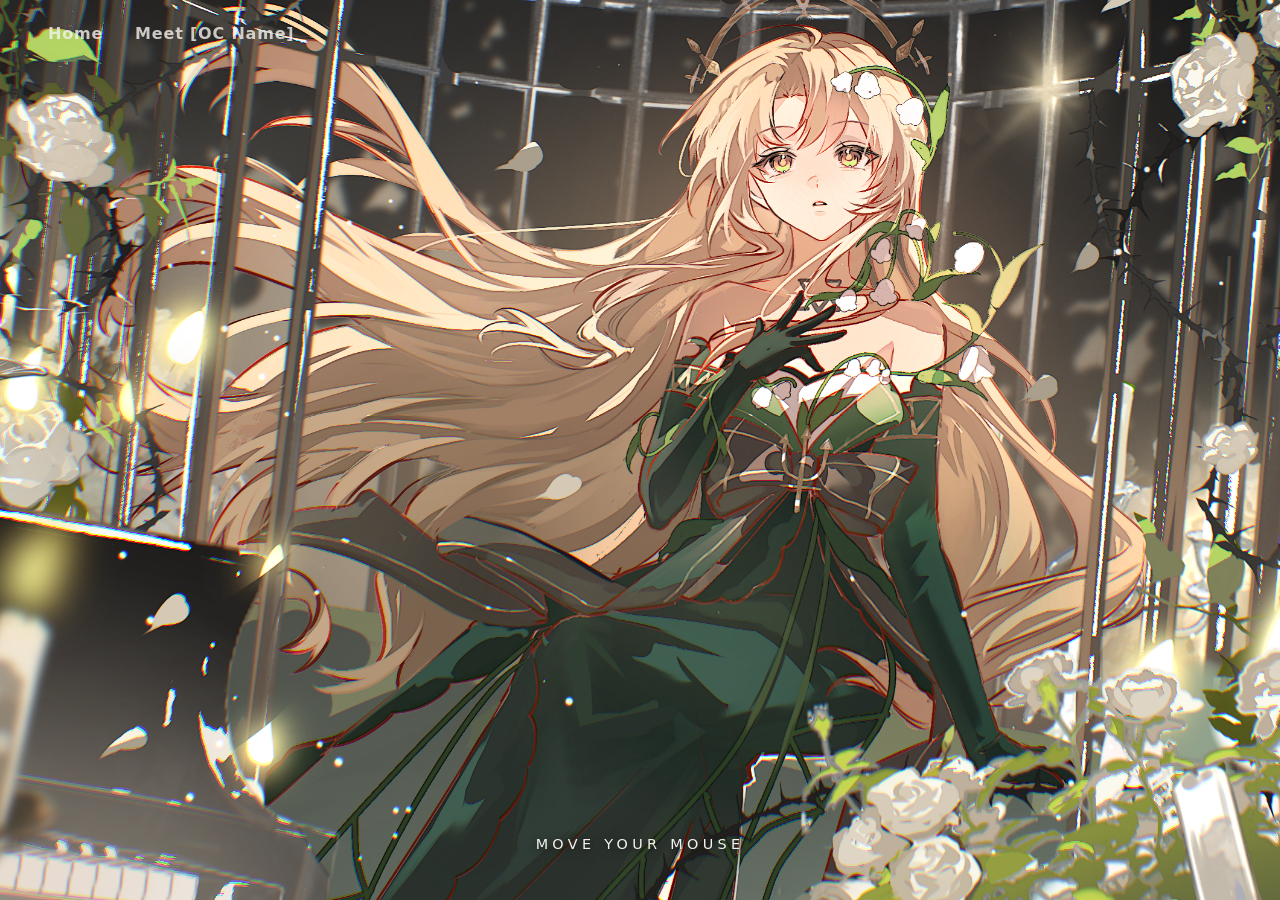
==== index.html @ 788fe8b6 "Add files via upload fixing some spelling bugs lol" ====
<!DOCTYPE html>
<html lang="en">
<head>
<meta charset="UTF-8">
<meta name="viewport" content="width=device-width, initial-scale=1.0">
<title>My OC</title>
<link rel="stylesheet" href="style.css">
</head>
<body>

<div class="loader" id="loader">
  <img class="loader-gif" src="images/Loading.gif" alt="Loading">
</div>

<nav>
  <a href="index.html">Home</a>
  <a href="oc.html">Meet [OC Name]</a>
</nav>

<section class="hero">
  <div class="parallax-wrap">
    <img src="images/main.png" alt="[OC Name]">
  </div>
  <div class="hero-title">Move your mouse</div>
</section>

<script src="script.js"></script>
</body>
</html>
---- style.css ----
:root {
  --bg: #0f0f14;
  --fg: #f4f2ee;
  --accent: #e8b7d4;
  --muted: #9a97a3;
}

* { box-sizing: border-box; }

body {
  margin: 0;
  background: var(--bg);
  color: var(--fg);
  font-family: 'Segoe UI', system-ui, sans-serif;
}

nav {
  display: flex;
  gap: 2rem;
  padding: 1.5rem 3rem;
  position: absolute;
  top: 0;
  left: 0;
  right: 0;
  z-index: 10;
}

nav a {
  color: var(--fg);
  text-decoration: none;
  font-weight: 600;
  letter-spacing: 0.05em;
  opacity: 0.8;
  transition: opacity 0.2s;
}

nav a:hover { opacity: 1; color: var(--accent); }

.loader {
  position: fixed;
  inset: 0;
  background: rgba(0, 0, 0, 0.75); /* transparent black: lower the last number for more see-through */
  display: flex;
  align-items: center;
  justify-content: center;
  z-index: 100;
  transition: opacity 0.6s ease, visibility 0.6s ease;
}

.loader.hidden {
  opacity: 0;
  visibility: hidden;
  pointer-events: none;
}

.loader-gif {
  width: 120px;   /* adjust to fit your gif */
  height: auto;
}

/* ---- Hero / index page ---- */
.hero {
  height: 100vh;
  width: 100vw;
  overflow: hidden;
  position: relative;
}

.parallax-wrap {
  position: absolute;
  inset: 0;
}

.parallax-wrap img {
  position: absolute;
  top: 50%;
  left: 50%;
  width: 110%;
  height: 110%;
  object-fit: cover;
  object-position: 50% 20%; /* shift focus down toward the lower part of the image */
  transform: translate(-50%, -50%);
  will-change: transform;
  transition: transform 0.15s ease-out;
}

.hero-title {
  position: absolute;
  bottom: 3rem;
  text-align: center;
  width: 100%;
  color: var(--fg);
  font-size: 0.9rem;
  letter-spacing: 0.3em;
  text-transform: uppercase;
  text-shadow: 0 2px 10px rgba(0,0,0,0.7);
  z-index: 1;
  pointer-events: none;
}

/* ---- Intro page ---- */
.intro {
  max-width: 800px;
  margin: 0 auto;
  padding: 8rem 2rem 4rem;
}

.intro h1 {
  font-size: 2.5rem;
  color: var(--accent);
  margin-bottom: 0.25rem;
}

.intro .subtitle {
  color: var(--muted);
  margin-bottom: 2rem;
}

.intro img {
  width: 100%;
  max-width: 320px;
  border-radius: 12px;
  float: right;
  margin: 0 0 1rem 2rem;
}

.intro p {
  line-height: 1.7;
}

.intro dl {
  margin-top: 2rem;
}

.intro dt {
  color: var(--accent);
  font-weight: 600;
  margin-top: 1rem;
}

.intro dd {
  margin: 0;
  color: var(--fg);
}
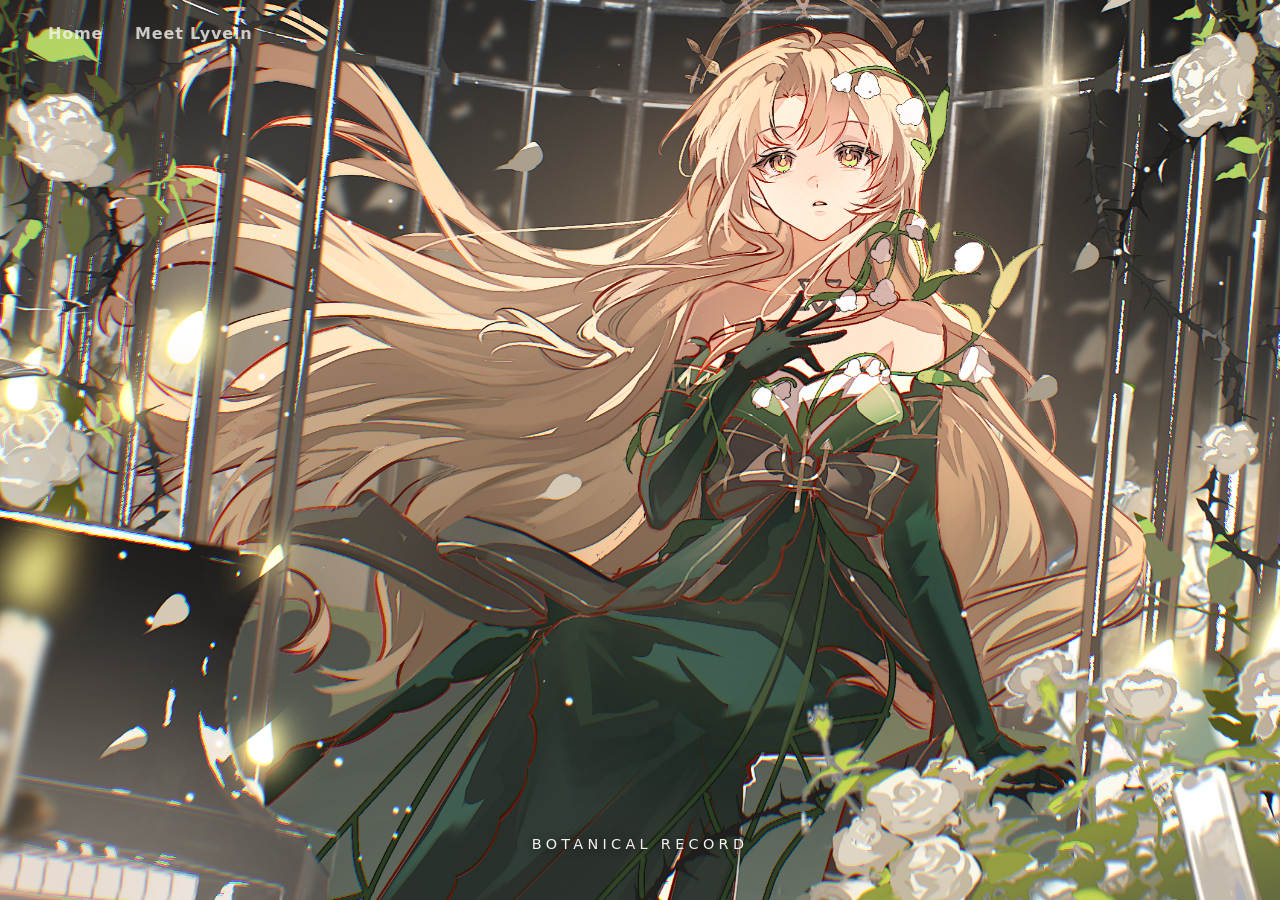
==== commit d39d5bc8: "Add files via upload" ====
--- a/index.html
+++ b/index.html
@@ -3,25 +3,25 @@
 <head>
 <meta charset="UTF-8">
 <meta name="viewport" content="width=device-width, initial-scale=1.0">
-<title>My OC</title>
+<title>Lyvein's Archive</title>
 <link rel="stylesheet" href="style.css">
 </head>
 <body>
 
 <div class="loader" id="loader">
-  <img class="loader-gif" src="images/Loading.gif" alt="Loading">
+  <img class="loader-gif" src="images/Loading.GIF" alt="Loading">
 </div>
 
 <nav>
   <a href="index.html">Home</a>
-  <a href="oc.html">Meet [OC Name]</a>
+  <a href="oc.html">Meet Lyvein</a>
 </nav>
 
 <section class="hero">
   <div class="parallax-wrap">
-    <img src="images/main.png" alt="[OC Name]">
+    <img src="images/main.png" alt="main">
   </div>
-  <div class="hero-title">Move your mouse</div>
+  <div class="hero-title">Botanical Record</div>
 </section>
 
 <script src="script.js"></script>
--- a/style.css
+++ b/style.css
@@ -142,3 +142,8 @@
   margin: 0;
   color: var(--fg);
 }
+
+.loader-gif {
+  width: min(50vw, 400px);  /* 50% of screen width, capped at 400px */
+  height: auto;
+}
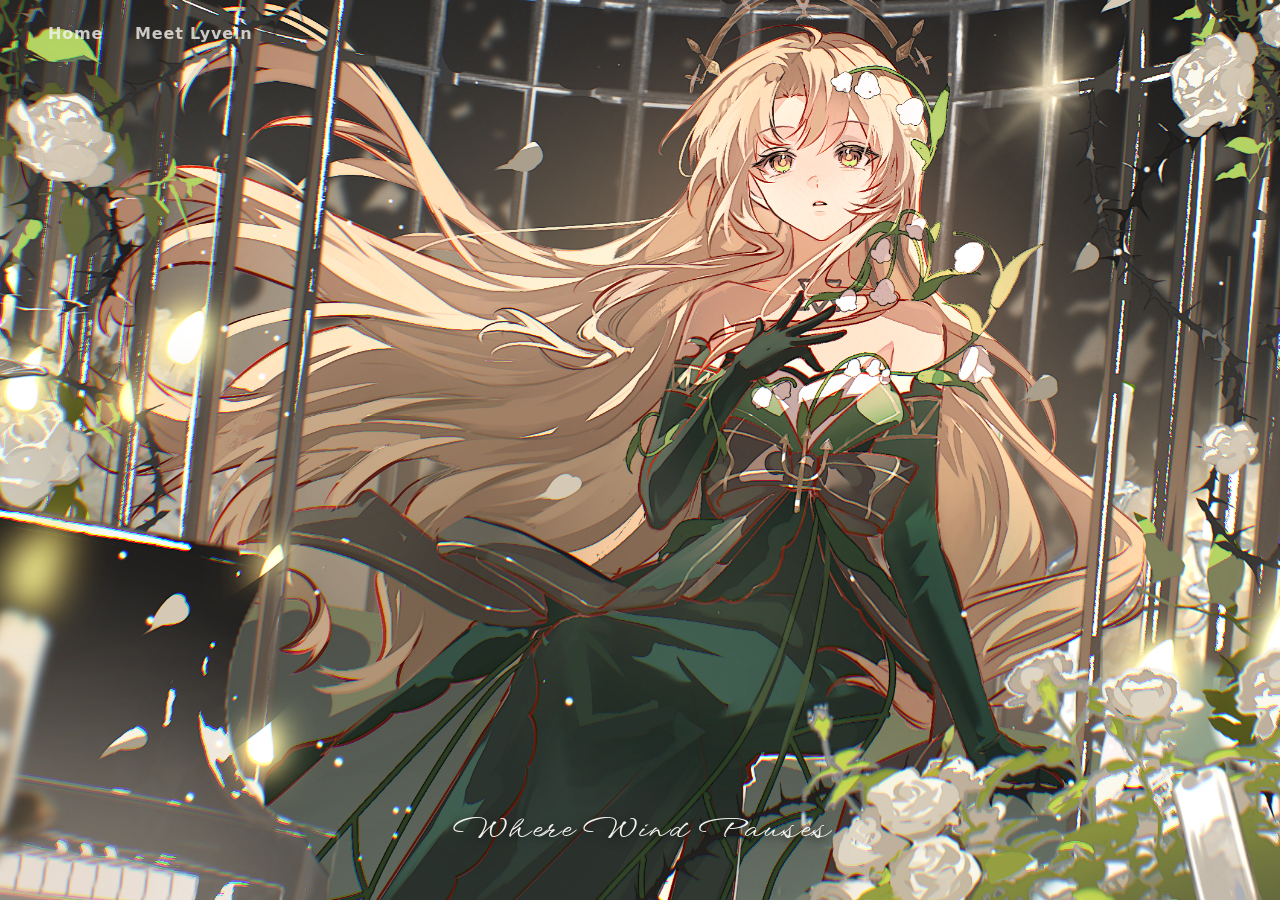
==== commit 56ba25f5: "adding stuff" ====
--- a/index.html
+++ b/index.html
@@ -1,29 +1,32 @@
 <!DOCTYPE html>
 <html lang="en">
-<head>
-<meta charset="UTF-8">
-<meta name="viewport" content="width=device-width, initial-scale=1.0">
-<title>Lyvein's Archive</title>
-<link rel="stylesheet" href="style.css">
+	<head>
+		<meta charset="UTF-8">
+			<meta name="viewport" content="width=device-width, initial-scale=1.0">
+				<title>Lyvein's Archive</title>
+				<link rel="preconnect" href="https://fonts.googleapis.com">
+					<link rel="preconnect" href="https://fonts.gstatic.com" crossorigin="">
+						<link href="https://fonts.googleapis.com/css2?family=WindSong:wght@400;500&display=swap" rel="stylesheet">
+							<link rel="stylesheet" href="style.css">
 </head>
-<body>
+	<body>
 
-<div class="loader" id="loader">
-  <img class="loader-gif" src="images/Loading.GIF" alt="Loading">
+		<div class="loader" id="loader">
+			<img class="loader-gif" src="images/Loading.GIF" alt="Loading">
 </div>
 
-<nav>
-  <a href="index.html">Home</a>
-  <a href="oc.html">Meet Lyvein</a>
-</nav>
+		<nav>
+			<a href="index.html">Home</a>
+			<a href="oc.html">Meet Lyvein</a>
+		</nav>
 
-<section class="hero">
-  <div class="parallax-wrap">
-    <img src="images/main.png" alt="main">
+		<section class="hero">
+			<div class="parallax-wrap">
+				<img src="images/main.png" alt="main">
   </div>
-  <div class="hero-title">Botanical Record</div>
-</section>
+			<div class="hero-title">Where Wind Pauses</div>
+		</section>
 
-<script src="script.js"></script>
-</body>
-</html>
+		<script src="script.js"></script>
+	</body>
+</html>
--- a/style.css
+++ b/style.css
@@ -39,6 +39,9 @@
 .loader {
   position: fixed;
   inset: 0;
+  height: 100vh;   /* fallback for older browsers */
+  height: 100dvh;  /* stays accurate on mobile as the address bar shows/hides */
+  width: 100vw;
   background: rgba(0, 0, 0, 0.75); /* transparent black: lower the last number for more see-through */
   display: flex;
   align-items: center;
@@ -54,13 +57,15 @@
 }
 
 .loader-gif {
-  width: 120px;   /* adjust to fit your gif */
+  width: min(40vw, 300px);  /* scales with screen, capped at 300px */
   height: auto;
+  display: block;
 }
 
 /* ---- Hero / index page ---- */
 .hero {
-  height: 100vh;
+  height: 100vh;   /* fallback for older browsers */
+  height: 100dvh;  /* stays accurate on mobile as the address bar shows/hides */
   width: 100vw;
   overflow: hidden;
   position: relative;
@@ -90,9 +95,10 @@
   text-align: center;
   width: 100%;
   color: var(--fg);
-  font-size: 0.9rem;
-  letter-spacing: 0.3em;
-  text-transform: uppercase;
+  font-family: 'WindSong', cursive;
+  font-weight: 500;
+  font-size: 2rem;
+  letter-spacing: 0.05em;
   text-shadow: 0 2px 10px rgba(0,0,0,0.7);
   z-index: 1;
   pointer-events: none;
@@ -141,9 +147,4 @@
 .intro dd {
   margin: 0;
   color: var(--fg);
-}
-
-.loader-gif {
-  width: min(50vw, 400px);  /* 50% of screen width, capped at 400px */
-  height: auto;
-}
+}
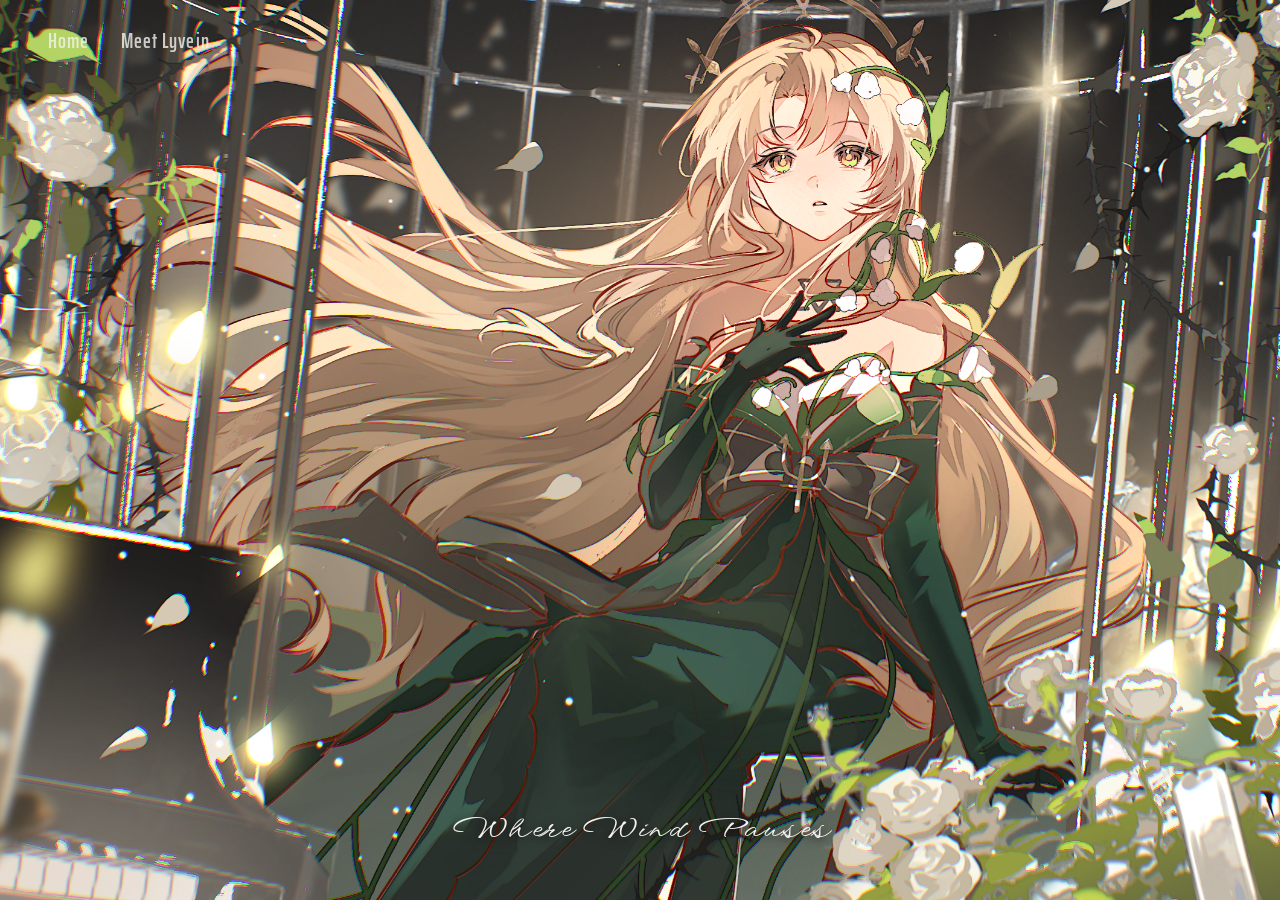
==== commit a39b1096: "adding vfx and adjusting font" ====
--- a/index.html
+++ b/index.html
@@ -6,7 +6,7 @@
 				<title>Lyvein's Archive</title>
 				<link rel="preconnect" href="https://fonts.googleapis.com">
 					<link rel="preconnect" href="https://fonts.gstatic.com" crossorigin="">
-						<link href="https://fonts.googleapis.com/css2?family=WindSong:wght@400;500&display=swap" rel="stylesheet">
+						<link href="https://fonts.googleapis.com/css2?family=Saira+Extra+Condensed:wght@400;600&family=WindSong:wght@400;500&display=swap" rel="stylesheet">
 							<link rel="stylesheet" href="style.css">
 </head>
 	<body>
@@ -14,6 +14,8 @@
 		<div class="loader" id="loader">
 			<img class="loader-gif" src="images/Loading.GIF" alt="Loading">
 </div>
+
+		<div class="sparks-layer" id="sparks"></div>
 
 		<nav>
 			<a href="index.html">Home</a>
--- a/style.css
+++ b/style.css
@@ -1,7 +1,7 @@
 :root {
   --bg: #0f0f14;
   --fg: #f4f2ee;
-  --accent: #e8b7d4;
+  --accent: #96B59C;
   --muted: #9a97a3;
 }
 
@@ -28,7 +28,9 @@
 nav a {
   color: var(--fg);
   text-decoration: none;
+  font-family: 'Saira Extra Condensed', sans-serif;
   font-weight: 600;
+  font-size: 1.3rem; /* ~21px, up from the default ~16px */
   letter-spacing: 0.05em;
   opacity: 0.8;
   transition: opacity 0.2s;
@@ -62,6 +64,74 @@
   display: block;
 }
 
+/* ---- Click / drag VFX ---- */
+.click-fx {
+  position: fixed;
+  pointer-events: none;
+  border-radius: 50%;
+  z-index: 999;
+  transform: translate(-50%, -50%);
+}
+
+.click-fx.ripple {
+  width: 12px;
+  height: 12px;
+  border: 2px solid #ffffff;
+  box-shadow: 0 0 10px 2px rgba(255,255,255,0.8), 0 0 20px 6px rgba(255,255,255,0.4);
+  animation: ripple-out 0.6s ease-out forwards;
+}
+
+.click-fx.trail {
+  width: 5px;
+  height: 5px;
+  background: var(--accent);
+  box-shadow: 0 0 6px 2px var(--accent);
+  animation: trail-fade 0.5s ease-out forwards;
+}
+
+@keyframes ripple-out {
+  to {
+    width: 60px;
+    height: 60px;
+    opacity: 0;
+  }
+}
+
+@keyframes trail-fade {
+  to {
+    width: 2px;
+    height: 2px;
+    opacity: 0;
+  }
+}
+
+/* ---- Ambient glowing sparks ---- */
+.sparks-layer {
+  position: fixed;
+  inset: 0;
+  pointer-events: none;
+  overflow: hidden;
+  z-index: 2; /* above hero image, below nav/loader */
+}
+
+.spark {
+  position: absolute;
+  width: 3px;
+  height: 3px;
+  border-radius: 50%;
+  background: #ffffff;
+  box-shadow: 0 0 6px 2px rgba(255,255,255,0.8);
+  opacity: 0;
+  animation: spark-float linear infinite;
+}
+
+@keyframes spark-float {
+  0%   { opacity: 0; transform: translateY(0) scale(0.8); }
+  10%  { opacity: 0.9; }
+  90%  { opacity: 0.4; }
+  100% { opacity: 0; transform: translateY(-120px) scale(1.1); }
+}
+
 /* ---- Hero / index page ---- */
 .hero {
   height: 100vh;   /* fallback for older browsers */
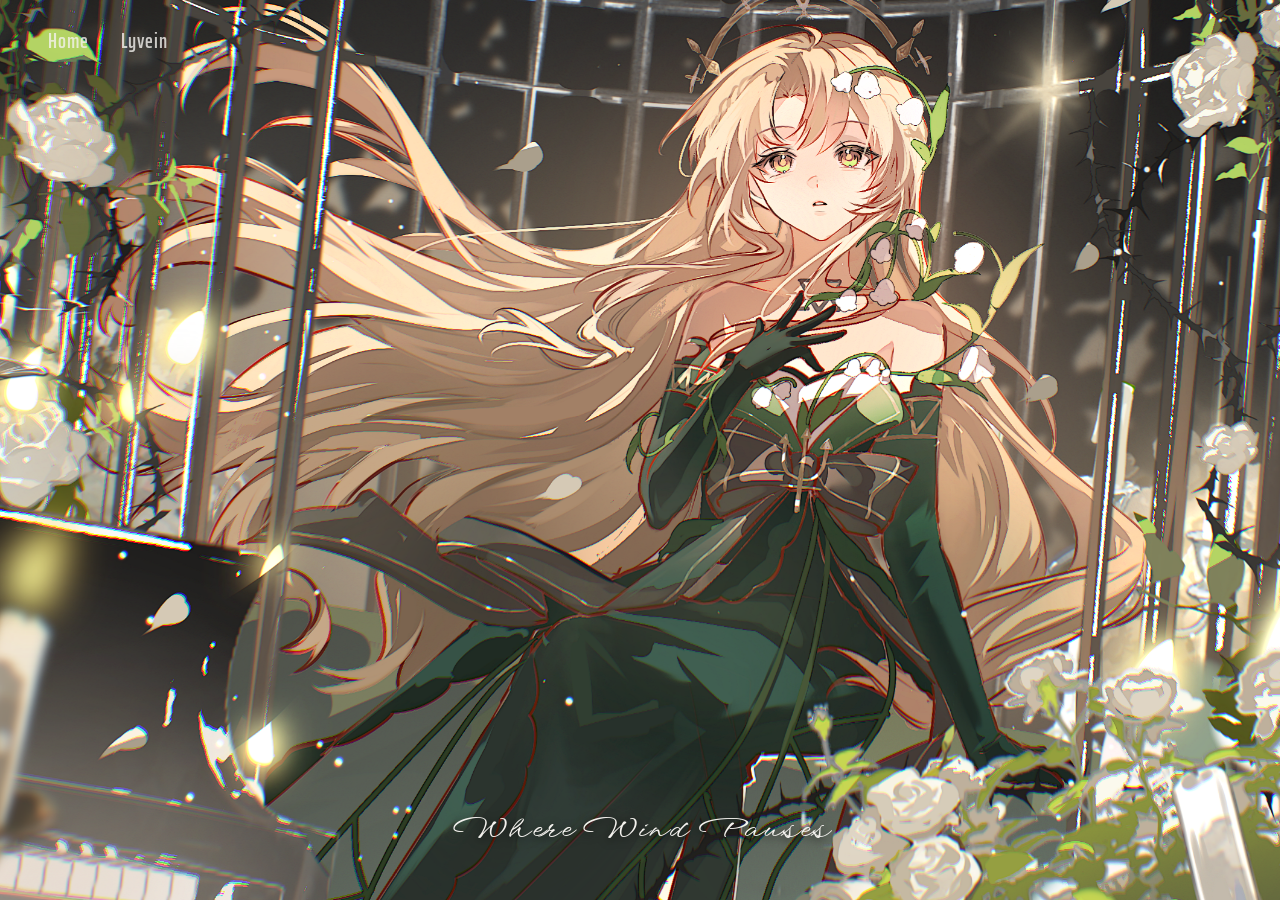
==== commit 0365216a: "changing oc to nodal hub added nodal hub design etc" ====
--- a/index.html
+++ b/index.html
@@ -17,9 +17,11 @@
 
 		<div class="sparks-layer" id="sparks"></div>
 
+		<div class="transition-panel" id="transition-panel"></div>
+
 		<nav>
 			<a href="index.html">Home</a>
-			<a href="oc.html">Meet Lyvein</a>
+			<a href="nodal_hub.html">Lyvein</a>
 		</nav>
 
 		<section class="hero">
--- a/style.css
+++ b/style.css
@@ -1,7 +1,8 @@
 :root {
   --bg: #0f0f14;
   --fg: #f4f2ee;
-  --accent: #96B59C;
+  --intro_accent: #96B59C;
+  --menu_accent: #CFFFC4;
   --muted: #9a97a3;
 }
 
@@ -36,19 +37,22 @@
   transition: opacity 0.2s;
 }
 
-nav a:hover { opacity: 1; color: var(--accent); }
+nav a:hover { opacity: 1; color: var(--menu_accent); }
 
 .loader {
   position: fixed;
   inset: 0;
-  height: 100vh;   /* fallback for older browsers */
-  height: 100dvh;  /* stays accurate on mobile as the address bar shows/hides */
+  height: 100vh;
+  height: 100dvh;
   width: 100vw;
-  background: rgba(0, 0, 0, 0.75); /* transparent black: lower the last number for more see-through */
+
+  background: #000; /* solid black while GIF is playing */
+
   display: flex;
   align-items: center;
   justify-content: center;
-  z-index: 100;
+  z-index: 1000;
+
   transition: opacity 0.6s ease, visibility 0.6s ease;
 }
 
@@ -59,7 +63,7 @@
 }
 
 .loader-gif {
-  width: min(40vw, 300px);  /* scales with screen, capped at 300px */
+  width: min(40vw, 400px);  /* scales with screen, capped at 400px */
   height: auto;
   display: block;
 }
@@ -84,8 +88,8 @@
 .click-fx.trail {
   width: 5px;
   height: 5px;
-  background: var(--accent);
-  box-shadow: 0 0 6px 2px var(--accent);
+  background: #ffffff;
+  box-shadow: 0 0 6px 2px rgba(255,255,255,0.8);
   animation: trail-fade 0.5s ease-out forwards;
 }
 
@@ -130,6 +134,36 @@
   10%  { opacity: 0.9; }
   90%  { opacity: 0.4; }
   100% { opacity: 0; transform: translateY(-120px) scale(1.1); }
+}
+
+/* ---- Diagonal page transition panel ---- */
+.transition-panel {
+  position: fixed;
+  top: -100%;
+  left: -100%;
+  width: 250%;
+  height: 250%;
+
+  /* translucent while entering/leaving */
+  background: rgba(0, 0, 0, 0.75);
+  backdrop-filter: blur(20px);
+  -webkit-backdrop-filter: blur(20px);
+
+  transform: rotate(-15deg) translate(100%, 100%);
+
+  transition:
+    transform 1.4s cubic-bezier(0.83, 0, 0.17, 1),
+    background-color 1.4s cubic-bezier(0.83, 0, 0.17, 1);
+
+  z-index: 999;
+  pointer-events: none;
+}
+
+.transition-panel.covering {
+  transform: rotate(-15deg) translate(0%, 0%);
+
+  /* becomes nearly solid as it finishes covering */
+  background: rgba(0, 0, 0, 1);
 }
 
 /* ---- Hero / index page ---- */
@@ -183,7 +217,7 @@
 
 .intro h1 {
   font-size: 2.5rem;
-  color: var(--accent);
+  color: var(--intro_accent);
   margin-bottom: 0.25rem;
 }
 
@@ -209,7 +243,7 @@
 }
 
 .intro dt {
-  color: var(--accent);
+  color: var(--intro_accent);
   font-weight: 600;
   margin-top: 1rem;
 }
@@ -217,4 +251,352 @@
 .intro dd {
   margin: 0;
   color: var(--fg);
+}
+
+
+/* =========================================================
+   LYVEIN — NODAL HUB
+   ========================================================= */
+
+.nodal_hub-page {
+	margin: 0;
+	min-height: 100vh;
+	overflow: hidden;
+	background: #dceaf2;
+
+	/* Change this one value to recolor the Lyvein nodes + labels. */
+	--node-color: #C7EDF7;
+	--node-label-color: #8FD5ED;
+}
+
+
+/* ---------- Full-screen Key Visual ---------- */
+
+.lyvein-hub {
+	position: relative;
+	width: 100vw;
+	height: 100vh;
+	overflow: hidden;
+}
+
+.lyvein-kv {
+	position: absolute;
+	inset: 0;
+
+	background-image: url("images/blue_horizontal.png");
+	background-size: cover;
+	background-position: center;
+	background-repeat: no-repeat;
+}
+
+
+/* Very subtle atmosphere over the KV.
+   Remove this ::after block if you prefer the original image untouched. */
+
+.lyvein-kv::after {
+	content: "";
+	position: absolute;
+	inset: 0;
+	pointer-events: none;
+
+	background: rgba(255, 255, 255, 0.045);
+}
+
+/* =========================================================
+   NODE — BASE
+   ========================================================= */
+
+.lyvein-node {
+	position: absolute;
+	z-index: 2;
+
+	display: flex;
+	align-items: center;
+	gap: 9px;
+
+	text-decoration: none;
+
+	/* Gives each node a generous invisible hover area */
+	padding: 14px;
+
+	transform: translate(-50%, -50%);
+
+	cursor: pointer;
+}
+
+
+/* ---------- Tiny index ---------- */
+
+.node-number {
+	position: absolute;
+	left: clamp(6px, 0.3vw, 11px);
+	top: clamp(-19px, -0.9vw, -11px);
+	font-family: "Saira Extra Condensed", sans-serif;
+	font-size: clamp(16px, 0.78vw, 25px);
+	font-weight: 600;
+	letter-spacing: 0.08em;
+	color: var(--node-color);
+	text-shadow:
+		0 0 8px color-mix(in srgb, var(--node-color) 40%, transparent);
+	transition:
+		color 0.35s ease,
+		opacity 0.35s ease;
+}
+
+
+/* =========================================================
+   LYVEIN NODES
+   ========================================================= */
+
+.node-dot {
+	position: relative;
+	width: clamp(20px, 1.1vw, 36px);
+	height: clamp(20px, 1.1vw, 36px);
+	border-radius: 50%;
+	background: var(--node-color);
+	border: none;
+	box-shadow:
+		0 0 clamp(6px, 0.35vw, 12px)
+			color-mix(in srgb, var(--node-color) 75%, transparent),
+		0 0 clamp(12px, 0.7vw, 24px)
+			color-mix(in srgb, var(--node-color) 30%, transparent);
+	transition:
+		transform 0.35s cubic-bezier(.2,.8,.2,1),
+		background 0.35s ease,
+		box-shadow 0.35s ease;
+}
+
+
+.node-dot::before {
+	display: none;
+}
+
+
+.node-dot::after {
+	content: "";
+
+	position: absolute;
+	inset: 0;
+
+	border-radius: 50%;
+
+	/* darker core fading outward into the pale node color */
+	background:
+		radial-gradient(
+			circle at center,
+			color-mix(in srgb, var(--node-color) 68%, #5EAED0) 0%,
+			color-mix(in srgb, var(--node-color) 82%, #79BDD8) 34%,
+			color-mix(in srgb, var(--node-color) 94%, white) 72%,
+			color-mix(in srgb, var(--node-color) 82%, white) 100%
+		);
+
+	transition:
+		opacity 0.35s ease,
+		transform 0.35s ease;
+}
+
+
+/* =========================================================
+   NODE LABEL
+   ========================================================= */
+
+.node-label {
+	position: absolute;
+	left: calc(100% + clamp(15px, 0.8vw, 28px));
+	top: 50%;
+	transform: translate(-7px, -50%);
+	white-space: nowrap;
+	font-family: "Federo", sans-serif;
+	font-size: clamp(19px, 1vw, 32px);
+	font-weight: 400;
+	letter-spacing: 0.045em;
+	color: var(--node-label-color);
+	text-shadow:
+		0 0 10px color-mix(in srgb, var(--node-label-color) 32%, transparent);
+	opacity: 0;
+	pointer-events: none;
+	transition:
+		opacity 0.3s ease,
+		transform 0.4s cubic-bezier(.2,.8,.2,1);
+}
+
+
+
+/* =========================================================
+   HOVER
+   ========================================================= */
+
+.lyvein-node:hover .node-dot,
+.lyvein-node:focus-visible .node-dot {
+	transform: scale(1.15);
+	background: var(--node-color);
+	box-shadow:
+		0 0 clamp(8px, 0.45vw, 15px)
+			color-mix(in srgb, var(--node-color) 95%, transparent),
+		0 0 clamp(16px, 0.9vw, 30px)
+			color-mix(in srgb, var(--node-color) 45%, transparent);
+}
+
+
+.lyvein-node:hover .node-dot::after,
+.lyvein-node:focus-visible .node-dot::after {
+	opacity: 0.7;
+	transform: scale(1.15);
+}
+
+
+.lyvein-node:hover .node-label,
+.lyvein-node:focus-visible .node-label {
+	opacity: 1;
+	transform: translate(0, -50%);
+}
+
+
+.lyvein-node:hover .node-number,
+.lyvein-node:focus-visible .node-number {
+	color: var(--node-color);
+}
+
+
+/* =========================================================
+   NODE POSITIONS
+
+   These are intentionally asymmetric.
+   Move them freely once you see them against your KV.
+   ========================================================= */
+
+.node-modern {
+	left: 19%;
+	top: 31%;
+}
+
+.node-fantasy {
+	left: 77%;
+	top: 24%;
+}
+
+.node-northern {
+	left: 34%;
+	top: 48%;
+}
+
+.node-unknown {
+	left: 27%;
+	top: 76%;
+}
+
+.node-ellipsis {
+	left: 87%;
+	top: 49%;
+}
+
+.node-magic {
+	left: 66%;
+	top: 59%;
+}
+
+
+/* =========================================================
+   MOBILE NODE POSITION	
+   ========================================================= */
+
+@media (max-width: 768px) {
+
+	.lyvein-kv {
+		/*
+		   Horizontal artwork will inevitably crop on portrait screens.
+		   Adjust this once you've checked the composition.
+		*/
+		background-position: center;
+	}
+
+	.node-label {
+		font-size: 15px;
+	}
+
+	.node-modern {
+		left: 17%;
+		top: 28%;
+	}
+
+	.node-fantasy {
+		left: 70%;
+		top: 22%;
+	}
+
+	.node-northern {
+		left: 68%;
+		top: 67%;
+	}
+
+	.node-unknown {
+		left: 22%;
+		top: 74%;
+	}
+
+	.node-ellipsis {
+		left: 82%;
+		top: 45%;
+	}
+
+	.node-magic {
+	left: 66%;
+	top: 59%;
+	}
+
+}
+
+
+/* Respect reduced-motion preferences */
+
+@media (prefers-reduced-motion: reduce) {
+
+	.node-dot,
+	.node-dot::before,
+	.node-label,
+	.node-number {
+		transition: none;
+	}
+}
+
+/* =========================================================
+   OC PAGE — NAVBAR OVERRIDE
+   These colors only apply to oc.html.
+   Home keeps its original navbar styling.
+   ========================================================= */
+
+.nodal_hub-page nav a {
+	color: #B7DEED;
+}
+
+.nodal_hub-page nav a:hover,
+.nodal_hub-page nav a:focus-visible {
+	color: #0077A8;
+}
+
+
+/* =========================================================
+   NODE NETWORK
+   ========================================================= */
+
+.node-network {
+	position: absolute;
+	inset: 0;
+	width: 100%;
+	height: 100%;
+
+	z-index: 1;
+	pointer-events: none;
+	overflow: visible;
+}
+
+.node-network line {
+	vector-effect: non-scaling-stroke;
+
+	stroke: rgba(143, 213, 237, 0.32);
+	stroke-width: 1;
+
+	filter: drop-shadow(
+		0 0 3px rgba(199, 237, 247, 0.35)
+	);
 }
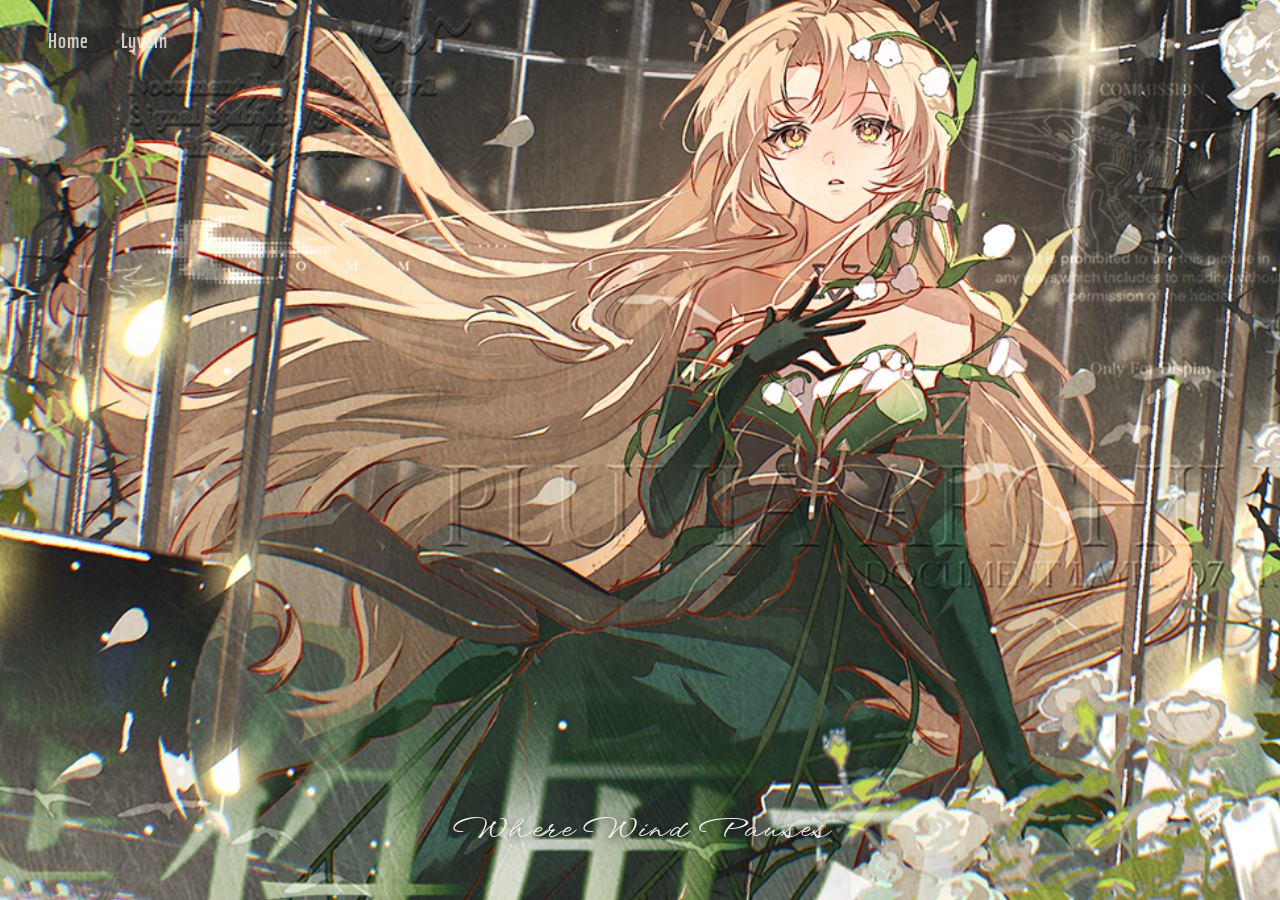
==== commit 381a8ca6: "updating visuals with watermark and update some effects" ====
--- a/index.html
+++ b/index.html
@@ -3,13 +3,22 @@
 	<head>
 		<meta charset="UTF-8">
 			<meta name="viewport" content="width=device-width, initial-scale=1.0">
-				<title>Lyvein's Archive</title>
+		<script>
+			if (sessionStorage.getItem('siteTransitioning') === '1') {
+				document.documentElement.classList.add('is-arriving');
+				document.documentElement.dataset.departingTheme =
+					sessionStorage.getItem('departingTheme') || 'home';
+				document.documentElement.dataset.targetTheme =
+					sessionStorage.getItem('targetTheme') || document.body?.dataset?.pageTheme || 'home';
+			}
+		</script>
+				<title>Pluvia Archive</title>
 				<link rel="preconnect" href="https://fonts.googleapis.com">
 					<link rel="preconnect" href="https://fonts.gstatic.com" crossorigin="">
 						<link href="https://fonts.googleapis.com/css2?family=Saira+Extra+Condensed:wght@400;600&family=WindSong:wght@400;500&display=swap" rel="stylesheet">
 							<link rel="stylesheet" href="style.css">
 </head>
-	<body>
+	<body data-page-theme="home">
 
 		<div class="loader" id="loader">
 			<img class="loader-gif" src="images/Loading.GIF" alt="Loading">
@@ -17,11 +26,12 @@
 
 		<div class="sparks-layer" id="sparks"></div>
 
-		<div class="transition-panel" id="transition-panel"></div>
+		<div class="transition-panel" id="transition-panel" data-transition-theme="home"></div>
+		<div class="out-panel" id="out-panel"></div>
 
 		<nav>
-			<a href="index.html">Home</a>
-			<a href="nodal_hub.html">Lyvein</a>
+			<a href="index.html" data-target-theme="home">Home</a>
+			<a href="nodal_hub.html" data-target-theme="nodal-hub">Lyvein</a>
 		</nav>
 
 		<section class="hero">
--- a/style.css
+++ b/style.css
@@ -185,9 +185,9 @@
   top: 50%;
   left: 50%;
   width: 110%;
-  height: 110%;
+  height: 120%;
   object-fit: cover;
-  object-position: 50% 20%; /* shift focus down toward the lower part of the image */
+  object-position: 50% 0%; /* shift focus down toward the lower part of the image */
   transform: translate(-50%, -50%);
   will-change: transform;
   transition: transform 0.15s ease-out;
@@ -560,8 +560,8 @@
 }
 
 /* =========================================================
-   OC PAGE — NAVBAR OVERRIDE
-   These colors only apply to oc.html.
+   Nodal Hub PAGE — NAVBAR OVERRIDE
+   These colors only apply to nodal_hub.html.
    Home keeps its original navbar styling.
    ========================================================= */
 
@@ -599,4 +599,321 @@
 	filter: drop-shadow(
 		0 0 3px rgba(199, 237, 247, 0.35)
 	);
-}+}
+
+/* =========================================================
+   PAGE TRANSITION
+
+   IN:  blur/translucent -> solid while moving in.
+   OUT: exact visual reverse: solid -> blur/translucent while moving out.
+   ========================================================= */
+
+.transition-panel,
+.out-panel {
+  position: fixed;
+  top: -100%;
+  left: -100%;
+  width: 250%;
+  height: 250%;
+  pointer-events: none;
+  will-change: transform, background-color, backdrop-filter;
+}
+
+/* ---------------- IN ---------------- */
+
+.transition-panel {
+  z-index: 999;
+  transform: rotate(-15deg) translate(100%, 100%);
+
+  /*
+     Movement runs for 1.4s.
+     Blur/translucent is kept through roughly the first half,
+     then changes to solid during the second half.
+  */
+  transition:
+    transform 1.4s cubic-bezier(0.83, 0, 0.17, 1),
+    background-color 0.7s ease 0.7s,
+    backdrop-filter 0.7s ease 0.7s,
+    -webkit-backdrop-filter 0.7s ease 0.7s;
+}
+
+.transition-panel.covering {
+  transform: rotate(-15deg) translate(0%, 0%);
+  backdrop-filter: blur(0px);
+  -webkit-backdrop-filter: blur(0px);
+}
+
+/* ---------------- LOADING ---------------- */
+
+.loader {
+  z-index: 1002;
+  opacity: 0;
+  visibility: hidden;
+  pointer-events: none;
+}
+
+.loader.active {
+  opacity: 1;
+  visibility: visible;
+}
+
+html.is-arriving .loader {
+  opacity: 1;
+  visibility: visible;
+  transition: none;
+}
+
+html.is-arriving[data-departing-theme="home"] .loader {
+  background: #000000;
+}
+
+html.is-arriving[data-departing-theme="nodal-hub"] .loader {
+  background: #ebf6fa;
+}
+
+/* ---------------- OUT ---------------- */
+
+.out-panel {
+  z-index: 1001;
+  visibility: hidden;
+
+  /* OUT begins fully covering the page and fully solid. */
+  transform: rotate(-15deg) translate(0%, 0%);
+  backdrop-filter: blur(0px);
+  -webkit-backdrop-filter: blur(0px);
+
+  /*
+     Exact inverse feel of IN:
+     movement starts immediately while solid; around halfway,
+     the visual state starts changing into blur/translucent.
+  */
+  transition:
+    transform 1.4s cubic-bezier(0.83, 0, 0.17, 1),
+    background-color 0.7s ease 0.7s,
+    backdrop-filter 0.7s ease 0.7s,
+    -webkit-backdrop-filter 0.7s ease 0.7s;
+}
+
+html.is-arriving .out-panel {
+  visibility: visible;
+}
+
+.out-panel.leaving {
+  transform: rotate(-15deg) translate(100%, 100%);
+  backdrop-filter: blur(20px);
+  -webkit-backdrop-filter: blur(20px);
+}
+
+/* ---------------- THEMES ---------------- */
+
+/* HOME IN: blur/translucent -> solid */
+.transition-panel[data-transition-theme="home"] {
+  background: rgba(0, 0, 0, 0.52);
+  backdrop-filter: blur(20px);
+  -webkit-backdrop-filter: blur(20px);
+}
+
+.transition-panel.covering[data-transition-theme="home"] {
+  background: rgba(0, 0, 0, 1);
+}
+
+/* HOME OUT: solid -> blur/translucent */
+.out-panel[data-transition-theme="home"] {
+  background: rgba(0, 0, 0, 1);
+}
+
+.out-panel.leaving[data-transition-theme="home"] {
+  background: rgba(0, 0, 0, 0.52);
+}
+
+body[data-page-theme="home"] .loader {
+  background: #000000;
+}
+
+/* NODAL HUB IN: blur/translucent -> solid */
+.transition-panel[data-transition-theme="nodal-hub"] {
+  background: rgba(235, 246, 250, 0.58);
+  backdrop-filter: blur(20px);
+  -webkit-backdrop-filter: blur(20px);
+}
+
+.transition-panel.covering[data-transition-theme="nodal-hub"] {
+  background: rgba(235, 246, 250, 1);
+}
+
+/* NODAL HUB OUT: solid -> blur/translucent */
+.out-panel[data-transition-theme="nodal-hub"] {
+  background: rgba(235, 246, 250, 1);
+}
+
+.out-panel.leaving[data-transition-theme="nodal-hub"] {
+  background: rgba(235, 246, 250, 0.58);
+}
+
+body[data-page-theme="nodal-hub"] .loader {
+  background: #ebf6fa;
+}
+
+
+/* =========================================================
+   NEW OUT PANEL
+   Reverse of transition IN
+   ========================================================= */
+
+
+/* ---------------------------------------------------------
+   OUT PANEL — BASE
+
+   Starts:
+   fully covering screen
+   solid
+   no blur
+
+   Then .leaving:
+   moves upper-left -> lower-right
+   first half stays solid
+   second half becomes blurred/translucent
+   --------------------------------------------------------- */
+
+.out-panel {
+  position: fixed;
+
+  top: -100%;
+  left: -100%;
+
+  width: 250%;
+  height: 250%;
+
+  z-index: 1001;
+
+  pointer-events: none;
+
+  transform:
+    rotate(-15deg)
+    translate(0%, 0%);
+
+  opacity: 1;
+
+  visibility: hidden;
+
+  will-change:
+    transform,
+    backdrop-filter,
+    background-color;
+}
+
+
+/* Only show it during page-transition arrival */
+
+html.is-arriving .out-panel {
+  visibility: visible;
+}
+
+
+/* =========================================================
+   HOME OUT PANEL
+   ========================================================= */
+
+.out-panel[data-transition-theme="home"] {
+  background-color: rgba(0, 0, 0, 1);
+
+  backdrop-filter: blur(0px);
+  -webkit-backdrop-filter: blur(0px);
+}
+
+
+/* =========================================================
+   NODAL HUB OUT PANEL
+   ========================================================= */
+
+.out-panel[data-transition-theme="nodal-hub"] {
+  background-color: rgba(235, 246, 250, 1);
+
+  backdrop-filter: blur(0px);
+  -webkit-backdrop-filter: blur(0px);
+}
+
+
+/* =========================================================
+   OUT MOVEMENT
+
+   This is the reverse geometry of IN.
+   ========================================================= */
+
+.out-panel.leaving {
+  transform:
+    rotate(-15deg)
+    translate(100%, 100%);
+
+  transition:
+    transform 1.4s cubic-bezier(0.83, 0, 0.17, 1);
+}
+
+
+/* =========================================================
+   HOME OUT VISUAL
+   solid -> blur/translucent
+
+   0–50%:
+   stays solid
+
+   50–100%:
+   gradually becomes blurred/translucent
+   ========================================================= */
+
+html.is-arriving
+.out-panel[data-transition-theme="home"].leaving {
+
+  animation:
+    out-home-visual
+    1.4s
+    linear
+    forwards;
+}
+
+
+@keyframes out-home-visual {
+  0%, 50% {
+    background-color: rgba(0, 0, 0, 1);
+    backdrop-filter: blur(0px);
+    -webkit-backdrop-filter: blur(0px);
+  }
+
+  100% {
+    background-color: rgba(0, 0, 0, 0.52);
+    backdrop-filter: blur(20px);
+    -webkit-backdrop-filter: blur(20px);
+  }
+}
+
+
+/* =========================================================
+   NODAL HUB OUT VISUAL
+   solid -> blur/translucent
+   ========================================================= */
+
+html.is-arriving
+.out-panel[data-transition-theme="nodal-hub"].leaving {
+
+  animation:
+    out-hub-visual
+    1.4s
+    linear
+    forwards;
+}
+
+
+@keyframes out-hub-visual {
+  0%, 50% {
+    background-color: rgba(235, 246, 250, 1);
+    backdrop-filter: blur(0px);
+    -webkit-backdrop-filter: blur(0px);
+  }
+
+  100% {
+    background-color: rgba(235, 246, 250, 0.58);
+    backdrop-filter: blur(20px);
+    -webkit-backdrop-filter: blur(20px);
+  }
+}
+
